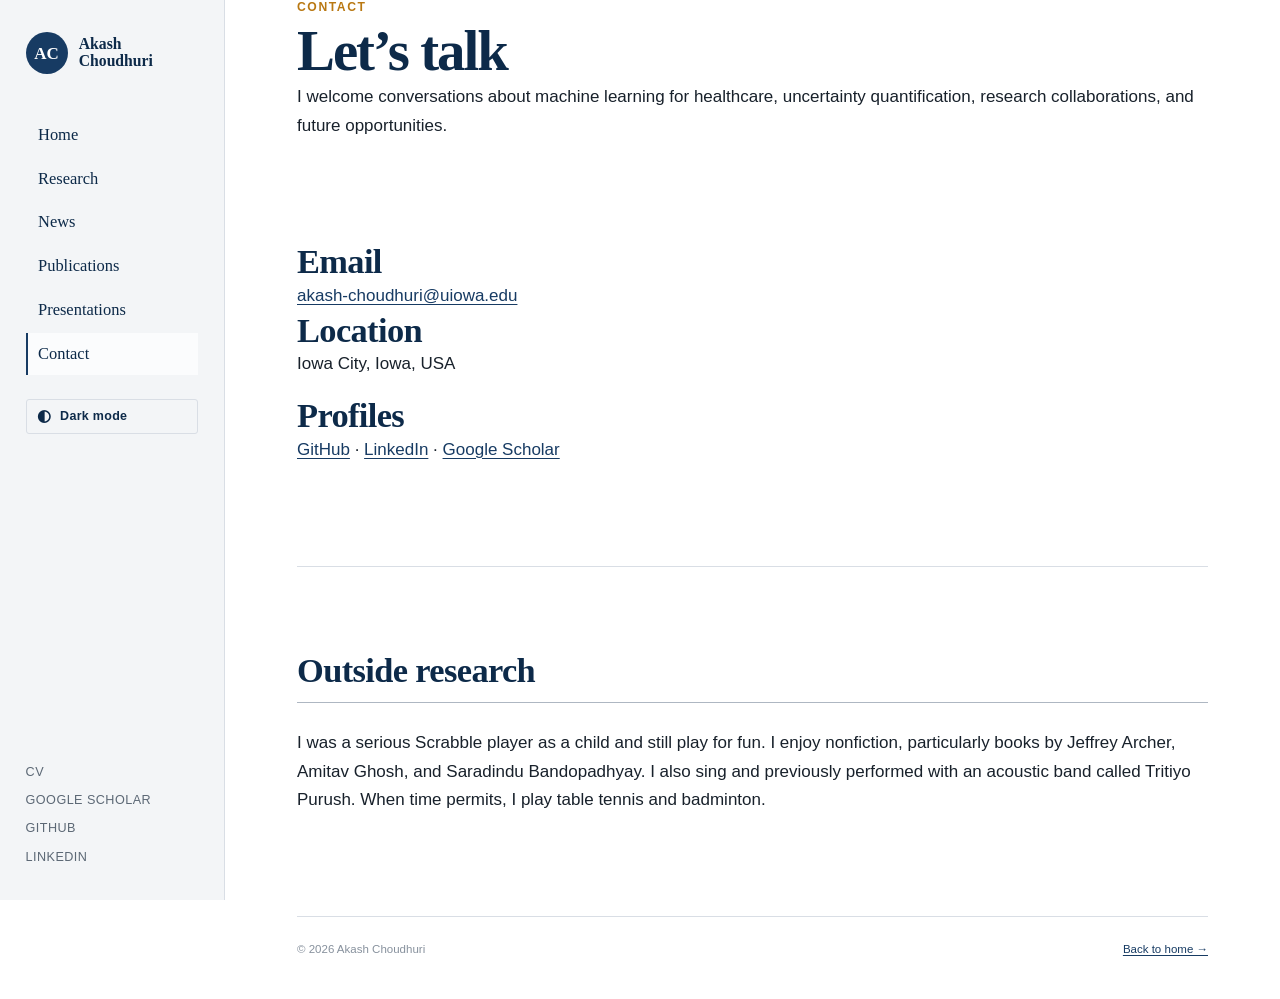
==== contact.html @ c131d07f "Add contact page" ====
<!doctype html>
<html lang="en">
  <head><meta charset="utf-8"><meta name="viewport" content="width=device-width, initial-scale=1"><meta name="description" content="Contact Akash Choudhuri and learn about his interests outside research."><meta name="theme-color" content="#173b63"><title>Contact | Akash Choudhuri</title><script>try{const t=localStorage.getItem("theme"),d=matchMedia("(prefers-color-scheme: dark)").matches;document.documentElement.dataset.theme=t||(d?"dark":"light")}catch(e){document.documentElement.dataset.theme="light"}</script><link rel="stylesheet" href="assets/css/portfolio.css"></head>
  <body><a class="skip-link" href="#main-content">Skip to content</a><div class="site-shell">
    <aside class="sidebar" aria-label="Primary navigation"><a class="site-mark" href="index.html" aria-label="Akash Choudhuri — home"><span class="site-mark__monogram" aria-hidden="true">AC</span><span class="site-mark__name">Akash<br>Choudhuri</span></a><nav class="nav-list"><a class="nav-link" href="index.html">Home</a><a class="nav-link" href="research.html">Research</a><a class="nav-link" href="news.html">News</a><a class="nav-link" href="publications.html">Publications</a><a class="nav-link" href="presentations.html">Presentations</a><a class="nav-link is-active" href="contact.html" aria-current="page">Contact</a></nav><button id="theme-toggle" class="theme-toggle" type="button" aria-pressed="false"><span class="theme-toggle__icon" aria-hidden="true">◐</span><span class="theme-toggle__label">Dark mode</span></button><div class="sidebar-links" aria-label="External profiles"><a href="assets/Resume-39.pdf">CV</a><a href="https://scholar.google.com/citations?user=HaNARFsAAAAJ&amp;hl=en">Google Scholar</a><a href="https://github.com/Soothysay">GitHub</a><a href="https://www.linkedin.com/in/akash-choudhuri/">LinkedIn</a></div></aside>
    <main id="main-content" class="main-column page-main"><header class="page-header"><p class="eyebrow">Contact</p><h1>Let’s talk</h1><p>I welcome conversations about machine learning for healthcare, uncertainty quantification, research collaborations, and future opportunities.</p></header>
      <section class="section-block contact-card"><div><h2>Email</h2><a href="mailto:akash-choudhuri@uiowa.edu">akash-choudhuri@uiowa.edu</a></div><div><h2>Location</h2><p>Iowa City, Iowa, USA</p></div><div><h2>Profiles</h2><p><a href="https://github.com/Soothysay">GitHub</a> · <a href="https://www.linkedin.com/in/akash-choudhuri/">LinkedIn</a> · <a href="https://scholar.google.com/citations?user=HaNARFsAAAAJ&amp;hl=en">Google Scholar</a></p></div></section>
      <section class="section-block"><div class="section-heading"><h2>Outside research</h2></div><p>I was a serious Scrabble player as a child and still play for fun. I enjoy nonfiction, particularly books by Jeffrey Archer, Amitav Ghosh, and Saradindu Bandopadhyay. I also sing and previously performed with an acoustic band called Tritiyo Purush. When time permits, I play table tennis and badminton.</p></section>
      <footer class="site-footer"><p>© 2026 Akash Choudhuri</p><p><a href="index.html">Back to home →</a></p></footer>
    </main>
  </div><script src="assets/js/theme.js"></script></body>
</html>
---- assets/css/portfolio.css ----
:root {
  --navy: #173b63;
  --navy-dark: #0d2a49;
  --ink: #18212b;
  --muted: #5c6875;
  --line: #d9dee5;
  --paper: #ffffff;
  --sidebar: #f3f5f7;
  --soft-blue: #eef4f9;
  --gold: #b97812;
  --green: #28734e;
  --red: #a23b3b;
  --violet: #6b4b8a;
  --surface: #fafbfc;
  --surface-hover: #eef4f9;
  --nav-hover: rgba(255, 255, 255, 0.72);
  --on-accent: #ffffff;
  --contact-bg: #0d2a49;
  --contact-text: #ffffff;
  --serif: Georgia, "Times New Roman", serif;
  --sans: Inter, ui-sans-serif, -apple-system, BlinkMacSystemFont, "Segoe UI", sans-serif;
  --content: 1080px;
}

html[data-theme="dark"] {
  color-scheme: dark;
  --navy: #8fc3f1;
  --navy-dark: #e4edf6;
  --ink: #e5eaf0;
  --muted: #aeb8c4;
  --line: #344452;
  --paper: #10171f;
  --sidebar: #17222c;
  --soft-blue: #1b2c3a;
  --gold: #e5ad51;
  --green: #70c796;
  --red: #ef8a8a;
  --violet: #c2a0e0;
  --surface: #151f28;
  --surface-hover: #1b2c3a;
  --nav-hover: rgba(143, 195, 241, 0.1);
  --on-accent: #0d2a49;
  --contact-bg: #203b55;
  --contact-text: #f5f8fb;
}

* {
  box-sizing: border-box;
}

html {
  scroll-behavior: smooth;
}

body {
  margin: 0;
  color: var(--ink);
  background: var(--paper);
  font-family: var(--sans);
  font-size: 17px;
  line-height: 1.7;
  text-rendering: optimizeLegibility;
  transition: color 180ms ease, background-color 180ms ease;
}

a {
  color: var(--navy);
  text-underline-offset: 0.18em;
  text-decoration-thickness: 1px;
}

a:hover {
  color: var(--navy-dark);
  text-decoration-thickness: 2px;
}

a:focus-visible,
summary:focus-visible {
  outline: 3px solid rgba(23, 59, 99, 0.32);
  outline-offset: 3px;
}

.skip-link {
  position: fixed;
  top: 0.75rem;
  left: 0.75rem;
  z-index: 100;
  padding: 0.55rem 0.8rem;
  color: white;
  background: var(--navy-dark);
  transform: translateY(-160%);
}

.skip-link:focus {
  transform: translateY(0);
}

.site-shell {
  min-height: 100vh;
}

.sidebar {
  position: fixed;
  inset: 0 auto 0 0;
  z-index: 10;
  display: flex;
  width: 225px;
  flex-direction: column;
  padding: 2rem 1.6rem;
  overflow-y: auto;
  background: var(--sidebar);
  border-right: 1px solid var(--line);
}

.site-mark {
  display: flex;
  gap: 0.7rem;
  align-items: center;
  margin-bottom: 2.5rem;
  color: var(--navy-dark);
  text-decoration: none;
}

.site-mark__monogram {
  display: grid;
  width: 42px;
  height: 42px;
  flex: 0 0 42px;
  place-items: center;
  color: var(--on-accent);
  background: var(--navy);
  border-radius: 50%;
  font-family: var(--serif);
  font-weight: 700;
  line-height: 1;
}

.site-mark__name {
  font-family: var(--serif);
  font-size: 0.98rem;
  font-weight: 700;
  line-height: 1.08;
}

.nav-list {
  display: grid;
  gap: 0.15rem;
}

.nav-link {
  display: block;
  padding: 0.42rem 0.65rem;
  color: var(--navy-dark);
  border-left: 2px solid transparent;
  font-family: var(--serif);
  font-size: 1.03rem;
  text-decoration: none;
}

.nav-link:hover,
.nav-link.is-active {
  background: var(--nav-hover);
  border-left-color: var(--navy);
}

.theme-toggle {
  display: flex;
  width: 100%;
  align-items: center;
  gap: 0.55rem;
  margin-top: 1.5rem;
  padding: 0.55rem 0.65rem;
  color: var(--navy-dark);
  background: transparent;
  border: 1px solid var(--line);
  border-radius: 3px;
  cursor: pointer;
  font: 700 0.78rem/1.2 var(--sans);
  letter-spacing: 0.025em;
}

.theme-toggle:hover {
  background: var(--nav-hover);
}

.theme-toggle__icon {
  font-size: 1rem;
  line-height: 1;
}

.sidebar-links {
  display: grid;
  gap: 0.42rem;
  margin-top: auto;
  padding-top: 2.5rem;
  font-size: 0.79rem;
  letter-spacing: 0.035em;
  text-transform: uppercase;
}

.sidebar-links a {
  color: var(--muted);
  text-decoration: none;
}

.sidebar-links a:hover {
  color: var(--navy);
}

.main-column {
  width: calc(100% - 225px);
  max-width: calc(var(--content) + 225px);
  margin-left: 225px;
  padding: 0 4.5rem;
}

.section-block {
  padding: 5.25rem 0;
  border-bottom: 1px solid var(--line);
  scroll-margin-top: 1rem;
}

.hero {
  padding-top: 3.4rem;
}

.hero-heading {
  padding-bottom: 1.25rem;
  border-bottom: 3px double #aeb7c2;
}

.eyebrow,
.section-number {
  margin: 0 0 0.35rem;
  color: var(--gold);
  font-size: 0.76rem;
  font-weight: 750;
  letter-spacing: 0.13em;
  line-height: 1.3;
  text-transform: uppercase;
}

h1,
h2,
h3,
p {
  margin-top: 0;
}

h1,
h2,
h3 {
  color: var(--navy-dark);
  font-family: var(--serif);
}

h1 {
  margin-bottom: 0.15rem;
  font-size: clamp(2.2rem, 5vw, 3.55rem);
  line-height: 1.05;
  letter-spacing: -0.035em;
}

h2 {
  margin: 0;
  font-size: clamp(1.65rem, 3vw, 2.15rem);
  line-height: 1.15;
  letter-spacing: -0.018em;
}

h3 {
  font-size: 1.22rem;
  line-height: 1.35;
}

.role,
.affiliation {
  margin: 0;
  font-family: var(--serif);
  line-height: 1.4;
}

.role {
  margin-top: 0.45rem;
  color: var(--ink);
  font-size: 1.18rem;
}

.affiliation {
  color: var(--muted);
}

.affiliation a {
  color: inherit;
}

.profile-grid {
  display: grid;
  grid-template-columns: 190px minmax(0, 1fr);
  gap: 2.3rem;
  align-items: start;
  padding-top: 2.1rem;
}

.portrait-wrap {
  margin: 0;
  padding: 0.45rem;
  background: var(--paper);
  border: 1px solid #cdd4dc;
}

.portrait {
  display: block;
  width: 100%;
  height: auto;
  aspect-ratio: 5 / 6;
  object-fit: cover;
  object-position: center top;
  background: var(--soft-blue);
}

.profile-copy p {
  margin-bottom: 0.9rem;
}

.hero-actions {
  display: flex;
  flex-wrap: wrap;
  gap: 0.7rem;
  margin-top: 1.5rem;
}

.button {
  display: inline-flex;
  min-height: 42px;
  align-items: center;
  justify-content: center;
  padding: 0.48rem 1rem;
  color: var(--navy-dark);
  background: var(--paper);
  border: 1px solid var(--navy);
  border-radius: 3px;
  font-size: 0.88rem;
  font-weight: 700;
  letter-spacing: 0.02em;
  text-decoration: none;
}

.button:hover {
  color: var(--on-accent);
  background: var(--navy-dark);
}

.button--primary {
  color: var(--on-accent);
  background: var(--navy);
}

.section-heading {
  display: flex;
  gap: 1rem;
  align-items: baseline;
  margin-bottom: 1.6rem;
  padding-bottom: 0.75rem;
  border-bottom: 1px solid #aeb7c2;
}

.section-heading .section-number {
  margin: 0;
}

.section-heading--split {
  justify-content: space-between;
  align-items: end;
}

.section-heading--split > div {
  display: flex;
  gap: 1rem;
  align-items: baseline;
}

.text-link {
  flex: 0 0 auto;
  font-size: 0.86rem;
  font-weight: 700;
}

.section-intro {
  max-width: 760px;
  color: var(--muted);
  font-size: 1.05rem;
}

.interest-grid {
  display: grid;
  grid-template-columns: repeat(2, minmax(0, 1fr));
  gap: 0;
  margin: 2rem 0 0;
  padding: 0;
  border-top: 1px solid var(--line);
  list-style: none;
}

.interest-grid li {
  display: grid;
  grid-template-columns: 2rem 1fr;
  gap: 0.6rem;
  padding: 0.95rem 1rem 0.95rem 0;
  border-bottom: 1px solid var(--line);
}

.interest-grid li:nth-child(odd) {
  border-right: 1px solid var(--line);
}

.interest-grid li:nth-child(even) {
  padding-left: 1rem;
}

.interest-grid span {
  color: var(--gold);
  font-family: var(--serif);
  font-size: 0.8rem;
}

.news-list {
  margin: 0;
  padding: 0;
  list-style: none;
}

.news-list li {
  display: grid;
  grid-template-columns: 6.1rem minmax(0, 1fr);
  gap: 1.2rem;
  padding: 0.72rem 0;
  border-bottom: 1px dotted #c8ced6;
}

.news-list li:last-child {
  border-bottom: 0;
}

.news-list time {
  color: var(--muted);
  font-family: var(--serif);
  font-variant-numeric: tabular-nums;
}

.news-list p {
  margin: 0;
}

.news-tag {
  display: inline-block;
  min-width: 3.45rem;
  margin-right: 0.35rem;
  font-size: 0.78rem;
  font-weight: 800;
}

.news-tag--paper {
  color: var(--green);
}

.news-tag--talk {
  color: var(--red);
}

.news-tag--award {
  color: var(--gold);
}

.news-tag--career {
  color: var(--violet);
}

.publication-list {
  display: grid;
  gap: 1rem;
}

.publication {
  position: relative;
  padding: 1.35rem 1.45rem 1.25rem;
  background: var(--paper);
  border: 1px solid var(--line);
  border-left: 3px solid #aeb7c2;
}

.publication--featured {
  background: linear-gradient(90deg, var(--soft-blue), var(--paper) 70%);
  border-left-color: var(--navy);
}

.publication-meta {
  display: flex;
  justify-content: space-between;
  gap: 1rem;
  margin-bottom: 0.45rem;
  color: var(--muted);
  font-size: 0.78rem;
  font-weight: 700;
  letter-spacing: 0.04em;
  text-transform: uppercase;
}

.venue {
  color: var(--navy);
}

.publication h3 {
  margin-bottom: 0.45rem;
}

.authors {
  margin-bottom: 0.55rem;
  color: var(--muted);
  font-size: 0.92rem;
  line-height: 1.55;
}

.authors strong {
  color: var(--ink);
}

.publication-links {
  display: flex;
  flex-wrap: wrap;
  gap: 0.8rem;
  margin: 0;
  font-size: 0.84rem;
  font-weight: 700;
}

.presentation-grid {
  display: grid;
  grid-template-columns: repeat(2, minmax(0, 1fr));
  gap: 0.85rem;
}

.presentation {
  display: flex;
  min-height: 110px;
  flex-direction: column;
  justify-content: space-between;
  padding: 1rem 1.1rem;
  color: var(--navy-dark);
  background: var(--surface);
  border: 1px solid var(--line);
  text-decoration: none;
}

.presentation:hover {
  background: var(--surface-hover);
  border-color: #aebed0;
}

.presentation span {
  color: var(--gold);
  font-size: 0.72rem;
  font-weight: 750;
  letter-spacing: 0.08em;
  text-transform: uppercase;
}

.presentation strong {
  font-family: var(--serif);
  line-height: 1.35;
}

.archive {
  margin-top: 1.25rem;
  padding: 0.9rem 1rem;
  background: var(--sidebar);
  border: 1px solid var(--line);
}

.archive summary {
  cursor: pointer;
  color: var(--navy);
  font-weight: 700;
}

.archive ul {
  margin-bottom: 0;
}

.contact {
  display: grid;
  grid-template-columns: minmax(0, 1fr) minmax(250px, 0.8fr);
  gap: 3rem;
  align-items: end;
}

.contact {
  padding-right: 2rem;
  padding-left: 2rem;
  background: var(--contact-bg);
}

.contact h2,
.contact p,
.contact a,
.contact-links {
  color: var(--contact-text);
}

.contact h2 {
  margin-bottom: 0.9rem;
}

.contact p {
  max-width: 610px;
  margin-bottom: 0;
}

.contact-links {
  display: grid;
  gap: 0.25rem;
  justify-items: end;
  color: var(--muted);
  font-size: 0.93rem;
}

.site-footer {
  display: flex;
  justify-content: space-between;
  gap: 2rem;
  padding: 1.4rem 0 2.5rem;
  color: #87919d;
  font-size: 0.72rem;
}

.site-footer p {
  margin: 0;
}

@media (max-width: 900px) {
  .sidebar {
    position: sticky;
    top: 0;
    width: 100%;
    height: auto;
    flex-direction: row;
    gap: 1rem;
    align-items: center;
    padding: 0.8rem 1.2rem;
    overflow-x: auto;
    border-right: 0;
    border-bottom: 1px solid var(--line);
  }

  .site-mark {
    flex: 0 0 auto;
    margin: 0 0.8rem 0 0;
  }

  .site-mark__monogram {
    width: 36px;
    height: 36px;
    flex-basis: 36px;
  }

  .site-mark__name,
  .sidebar-links {
    display: none;
  }

  .theme-toggle {
    width: auto;
    flex: 0 0 auto;
    margin: 0 0 0 auto;
  }

  .theme-toggle__label {
    position: absolute;
    width: 1px;
    height: 1px;
    padding: 0;
    overflow: hidden;
    clip: rect(0, 0, 0, 0);
    white-space: nowrap;
    border: 0;
  }

  .nav-list {
    display: flex;
    gap: 0.25rem;
  }

  .nav-link {
    padding: 0.35rem 0.55rem;
    border-left: 0;
    border-bottom: 2px solid transparent;
    white-space: nowrap;
  }

  .nav-link:hover,
  .nav-link.is-active {
    border-bottom-color: var(--navy);
  }

  .main-column {
    width: 100%;
    max-width: 100%;
    margin-left: 0;
    padding: 0 2.2rem;
  }

  .section-block {
    scroll-margin-top: 72px;
  }
}

@media (max-width: 640px) {
  body {
    font-size: 16px;
  }

  .sidebar {
    padding-inline: 0.85rem;
  }

  .site-mark {
    margin-right: 0.25rem;
  }

  .nav-link {
    font-size: 0.94rem;
  }

  .main-column {
    padding: 0 1.1rem;
  }

  .section-block {
    padding: 3.7rem 0;
  }

  .hero {
    padding-top: 2.2rem;
  }

  .profile-grid,
  .contact {
    grid-template-columns: 1fr;
  }

  .portrait-wrap {
    width: min(200px, 58vw);
  }

  .interest-grid,
  .presentation-grid {
    grid-template-columns: 1fr;
  }

  .interest-grid li:nth-child(odd) {
    border-right: 0;
  }

  .interest-grid li:nth-child(even) {
    padding-left: 0;
  }

  .section-heading--split,
  .section-heading--split > div {
    align-items: baseline;
  }

  .news-list li {
    grid-template-columns: 1fr;
    gap: 0.15rem;
  }

  .contact-links {
    justify-items: start;
  }

  .site-footer {
    flex-direction: column;
    gap: 0.2rem;
  }
}

@media (prefers-reduced-motion: reduce) {
  html {
    scroll-behavior: auto;
  }

  body {
    transition: none;
  }
}

@media print {
  .sidebar,
  .hero-actions,
  .site-footer {
    display: none;
  }

  .main-column {
    width: 100%;
    max-width: none;
    margin: 0;
    padding: 0;
  }

  .section-block {
    padding: 1.5rem 0;
    break-inside: avoid;
  }
}
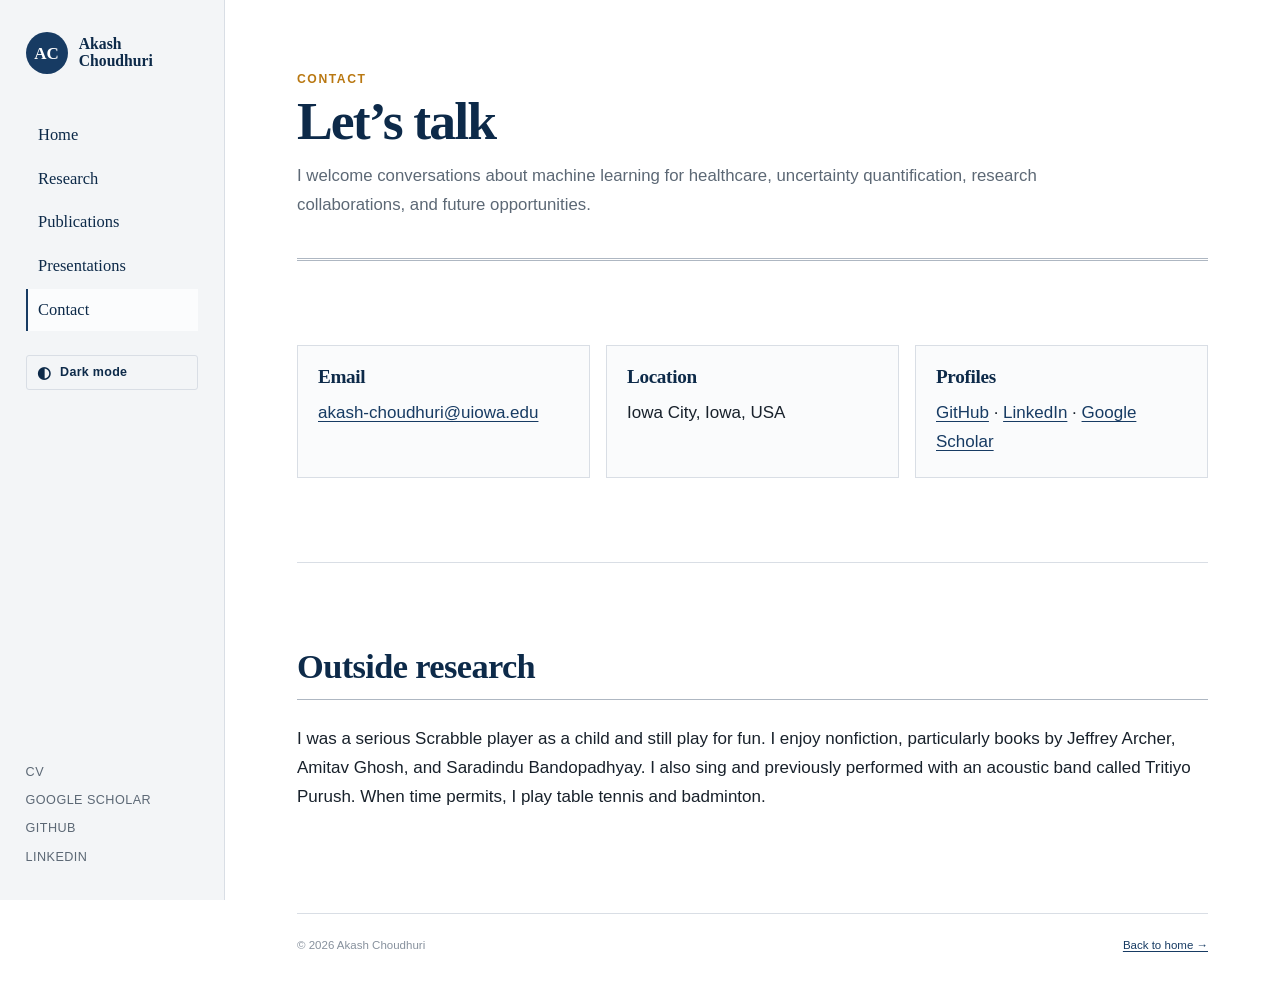
==== commit d4c2059a: "Remove standalone news navigation" ====
--- a/contact.html
+++ b/contact.html
@@ -2,7 +2,7 @@
 <html lang="en">
   <head><meta charset="utf-8"><meta name="viewport" content="width=device-width, initial-scale=1"><meta name="description" content="Contact Akash Choudhuri and learn about his interests outside research."><meta name="theme-color" content="#173b63"><title>Contact | Akash Choudhuri</title><script>try{const t=localStorage.getItem("theme"),d=matchMedia("(prefers-color-scheme: dark)").matches;document.documentElement.dataset.theme=t||(d?"dark":"light")}catch(e){document.documentElement.dataset.theme="light"}</script><link rel="stylesheet" href="assets/css/portfolio.css"></head>
   <body><a class="skip-link" href="#main-content">Skip to content</a><div class="site-shell">
-    <aside class="sidebar" aria-label="Primary navigation"><a class="site-mark" href="index.html" aria-label="Akash Choudhuri — home"><span class="site-mark__monogram" aria-hidden="true">AC</span><span class="site-mark__name">Akash<br>Choudhuri</span></a><nav class="nav-list"><a class="nav-link" href="index.html">Home</a><a class="nav-link" href="research.html">Research</a><a class="nav-link" href="news.html">News</a><a class="nav-link" href="publications.html">Publications</a><a class="nav-link" href="presentations.html">Presentations</a><a class="nav-link is-active" href="contact.html" aria-current="page">Contact</a></nav><button id="theme-toggle" class="theme-toggle" type="button" aria-pressed="false"><span class="theme-toggle__icon" aria-hidden="true">◐</span><span class="theme-toggle__label">Dark mode</span></button><div class="sidebar-links" aria-label="External profiles"><a href="assets/Resume-39.pdf">CV</a><a href="https://scholar.google.com/citations?user=HaNARFsAAAAJ&amp;hl=en">Google Scholar</a><a href="https://github.com/Soothysay">GitHub</a><a href="https://www.linkedin.com/in/akash-choudhuri/">LinkedIn</a></div></aside>
+    <aside class="sidebar" aria-label="Primary navigation"><a class="site-mark" href="index.html" aria-label="Akash Choudhuri — home"><span class="site-mark__monogram" aria-hidden="true">AC</span><span class="site-mark__name">Akash<br>Choudhuri</span></a><nav class="nav-list"><a class="nav-link" href="index.html">Home</a><a class="nav-link" href="research.html">Research</a><a class="nav-link" href="publications.html">Publications</a><a class="nav-link" href="presentations.html">Presentations</a><a class="nav-link is-active" href="contact.html" aria-current="page">Contact</a></nav><button id="theme-toggle" class="theme-toggle" type="button" aria-pressed="false"><span class="theme-toggle__icon" aria-hidden="true">◐</span><span class="theme-toggle__label">Dark mode</span></button><div class="sidebar-links" aria-label="External profiles"><a href="assets/Resume-39.pdf">CV</a><a href="https://scholar.google.com/citations?user=HaNARFsAAAAJ&amp;hl=en">Google Scholar</a><a href="https://github.com/Soothysay">GitHub</a><a href="https://www.linkedin.com/in/akash-choudhuri/">LinkedIn</a></div></aside>
     <main id="main-content" class="main-column page-main"><header class="page-header"><p class="eyebrow">Contact</p><h1>Let’s talk</h1><p>I welcome conversations about machine learning for healthcare, uncertainty quantification, research collaborations, and future opportunities.</p></header>
       <section class="section-block contact-card"><div><h2>Email</h2><a href="mailto:akash-choudhuri@uiowa.edu">akash-choudhuri@uiowa.edu</a></div><div><h2>Location</h2><p>Iowa City, Iowa, USA</p></div><div><h2>Profiles</h2><p><a href="https://github.com/Soothysay">GitHub</a> · <a href="https://www.linkedin.com/in/akash-choudhuri/">LinkedIn</a> · <a href="https://scholar.google.com/citations?user=HaNARFsAAAAJ&amp;hl=en">Google Scholar</a></p></div></section>
       <section class="section-block"><div class="section-heading"><h2>Outside research</h2></div><p>I was a serious Scrabble player as a child and still play for fun. I enjoy nonfiction, particularly books by Jeffrey Archer, Amitav Ghosh, and Saradindu Bandopadhyay. I also sing and previously performed with an acoustic band called Tritiyo Purush. When time permits, I play table tennis and badminton.</p></section>
--- a/assets/css/portfolio.css
+++ b/assets/css/portfolio.css
@@ -220,6 +220,36 @@
   scroll-margin-top: 1rem;
 }
 
+.page-main {
+  min-height: 100vh;
+}
+
+.page-header {
+  padding: 4.5rem 0 2.4rem;
+  border-bottom: 3px double #aeb7c2;
+}
+
+.page-header h1 {
+  max-width: 900px;
+  margin-bottom: 0.8rem;
+  font-size: clamp(2.15rem, 4.5vw, 3.35rem);
+}
+
+.page-header > p:last-child,
+.page-header > div > p:last-child {
+  max-width: 760px;
+  margin-bottom: 0;
+  color: var(--muted);
+  font-size: 1.05rem;
+}
+
+.page-header--split {
+  display: flex;
+  gap: 2rem;
+  align-items: end;
+  justify-content: space-between;
+}
+
 .hero {
   padding-top: 3.4rem;
 }
@@ -403,9 +433,7 @@
 }
 
 .interest-grid li {
-  display: grid;
-  grid-template-columns: 2rem 1fr;
-  gap: 0.6rem;
+  display: block;
   padding: 0.95rem 1rem 0.95rem 0;
   border-bottom: 1px solid var(--line);
 }
@@ -416,18 +444,121 @@
 
 .interest-grid li:nth-child(even) {
   padding-left: 1rem;
-}
-
-.interest-grid span {
-  color: var(--gold);
-  font-family: var(--serif);
-  font-size: 0.8rem;
 }
 
 .news-list {
   margin: 0;
   padding: 0;
   list-style: none;
+}
+
+.directory-grid {
+  display: grid;
+  grid-template-columns: repeat(2, minmax(0, 1fr));
+  gap: 1rem;
+}
+
+.directory-card {
+  display: flex;
+  min-height: 180px;
+  flex-direction: column;
+  padding: 1.25rem 1.35rem;
+  color: var(--ink);
+  background: var(--surface);
+  border: 1px solid var(--line);
+  text-decoration: none;
+}
+
+.directory-card:hover {
+  color: var(--ink);
+  background: var(--surface-hover);
+  border-color: var(--navy);
+}
+
+.directory-card span {
+  margin-bottom: auto;
+  color: var(--gold);
+  font-size: 0.74rem;
+  font-weight: 800;
+  letter-spacing: 0.09em;
+  text-transform: uppercase;
+}
+
+.directory-card strong {
+  margin: 1.8rem 0 0.3rem;
+  color: var(--navy-dark);
+  font-family: var(--serif);
+  font-size: 1.18rem;
+  line-height: 1.35;
+}
+
+.directory-card small {
+  color: var(--muted);
+  font-size: 0.83rem;
+  line-height: 1.5;
+}
+
+.focus-grid {
+  display: grid;
+  grid-template-columns: repeat(3, minmax(0, 1fr));
+  gap: 1rem;
+}
+
+.focus-grid article {
+  padding: 1.2rem;
+  background: var(--surface);
+  border-top: 3px solid var(--navy);
+}
+
+.focus-grid h3 {
+  margin-bottom: 0.65rem;
+}
+
+.focus-grid p {
+  margin-bottom: 0;
+  color: var(--muted);
+  font-size: 0.92rem;
+}
+
+.resource-list {
+  margin: 0;
+  padding: 0;
+  list-style: none;
+}
+
+.resource-list li {
+  display: grid;
+  grid-template-columns: 8rem minmax(0, 1fr);
+  gap: 1rem;
+  padding: 0.8rem 0;
+  border-bottom: 1px solid var(--line);
+}
+
+.resource-list span {
+  color: var(--muted);
+  font-family: var(--serif);
+  font-size: 0.9rem;
+}
+
+.contact-card {
+  display: grid;
+  grid-template-columns: repeat(3, minmax(0, 1fr));
+  gap: 1rem;
+}
+
+.contact-card > div {
+  padding: 1.25rem;
+  background: var(--surface);
+  border: 1px solid var(--line);
+}
+
+.contact-card h2 {
+  margin-bottom: 0.7rem;
+  font-size: 1.2rem;
+}
+
+.contact-card p {
+  margin-bottom: 0;
 }
 
 .news-list li {
@@ -744,8 +875,14 @@
   }
 
   .profile-grid,
-  .contact {
+  .contact,
+  .page-header--split {
     grid-template-columns: 1fr;
+  }
+
+  .page-header--split {
+    display: grid;
+    align-items: start;
   }
 
   .portrait-wrap {
@@ -753,8 +890,16 @@
   }
 
   .interest-grid,
-  .presentation-grid {
+  .presentation-grid,
+  .directory-grid,
+  .focus-grid,
+  .contact-card {
     grid-template-columns: 1fr;
+  }
+
+  .resource-list li {
+    grid-template-columns: 1fr;
+    gap: 0.15rem;
   }
 
   .interest-grid li:nth-child(odd) {
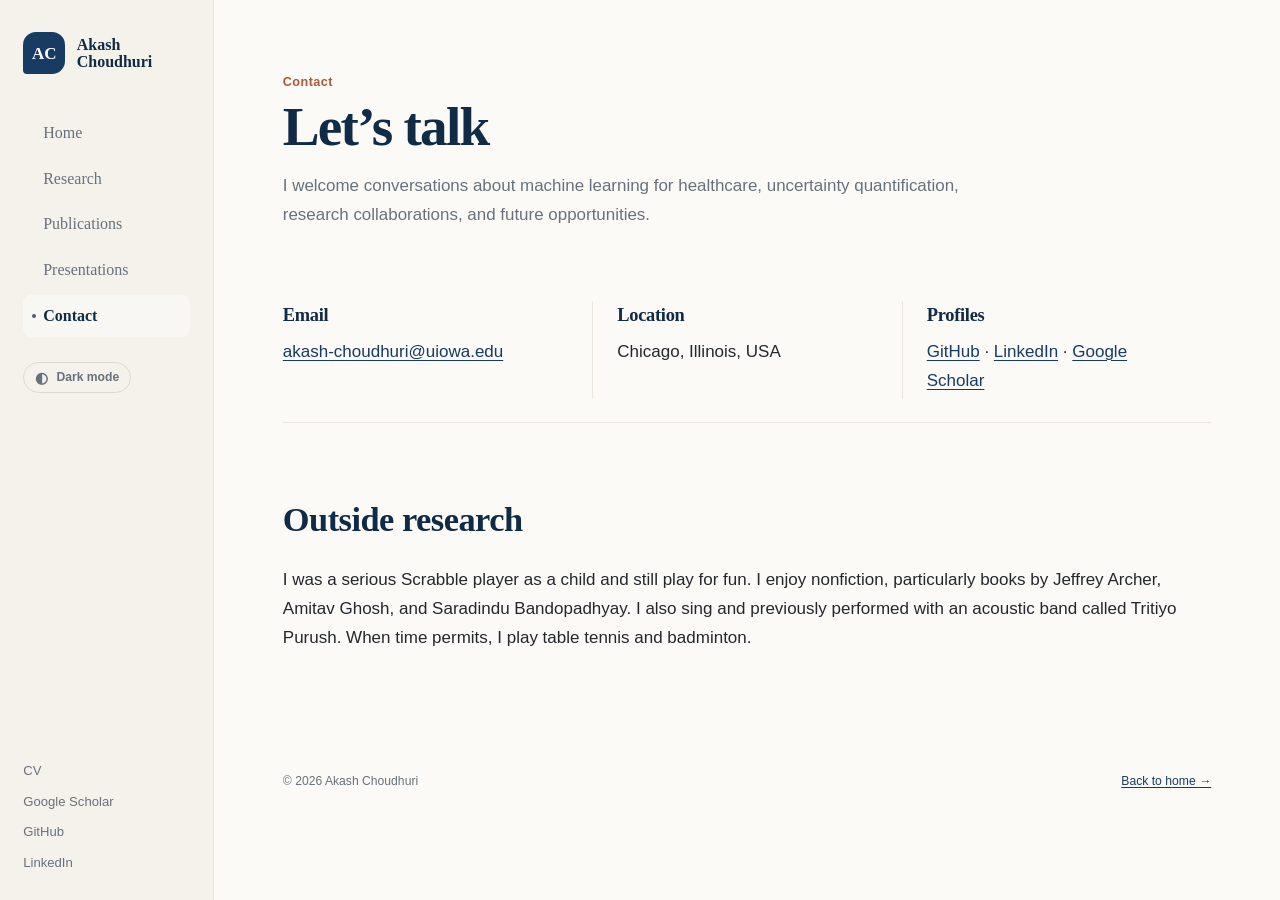
==== commit 04fd2c82: "Update UChicago Howard Lab postdoctoral affiliation" ====
--- a/contact.html
+++ b/contact.html
@@ -4,7 +4,7 @@
   <body><a class="skip-link" href="#main-content">Skip to content</a><div class="site-shell">
     <aside class="sidebar" aria-label="Primary navigation"><a class="site-mark" href="index.html" aria-label="Akash Choudhuri — home"><span class="site-mark__monogram" aria-hidden="true">AC</span><span class="site-mark__name">Akash<br>Choudhuri</span></a><nav class="nav-list"><a class="nav-link" href="index.html">Home</a><a class="nav-link" href="research.html">Research</a><a class="nav-link" href="publications.html">Publications</a><a class="nav-link" href="presentations.html">Presentations</a><a class="nav-link is-active" href="contact.html" aria-current="page">Contact</a></nav><button id="theme-toggle" class="theme-toggle" type="button" aria-pressed="false"><span class="theme-toggle__icon" aria-hidden="true">◐</span><span class="theme-toggle__label">Dark mode</span></button><div class="sidebar-links" aria-label="External profiles"><a href="assets/Resume-39.pdf">CV</a><a href="https://scholar.google.com/citations?user=HaNARFsAAAAJ&amp;hl=en">Google Scholar</a><a href="https://github.com/Soothysay">GitHub</a><a href="https://www.linkedin.com/in/akash-choudhuri/">LinkedIn</a></div></aside>
     <main id="main-content" class="main-column page-main"><header class="page-header"><p class="eyebrow">Contact</p><h1>Let’s talk</h1><p>I welcome conversations about machine learning for healthcare, uncertainty quantification, research collaborations, and future opportunities.</p></header>
-      <section class="section-block contact-card"><div><h2>Email</h2><a href="mailto:akash-choudhuri@uiowa.edu">akash-choudhuri@uiowa.edu</a></div><div><h2>Location</h2><p>Iowa City, Iowa, USA</p></div><div><h2>Profiles</h2><p><a href="https://github.com/Soothysay">GitHub</a> · <a href="https://www.linkedin.com/in/akash-choudhuri/">LinkedIn</a> · <a href="https://scholar.google.com/citations?user=HaNARFsAAAAJ&amp;hl=en">Google Scholar</a></p></div></section>
+      <section class="section-block contact-card"><div><h2>Email</h2><a href="mailto:akash-choudhuri@uiowa.edu">akash-choudhuri@uiowa.edu</a></div><div><h2>Location</h2><p>Chicago, Illinois, USA</p></div><div><h2>Profiles</h2><p><a href="https://github.com/Soothysay">GitHub</a> · <a href="https://www.linkedin.com/in/akash-choudhuri/">LinkedIn</a> · <a href="https://scholar.google.com/citations?user=HaNARFsAAAAJ&amp;hl=en">Google Scholar</a></p></div></section>
       <section class="section-block"><div class="section-heading"><h2>Outside research</h2></div><p>I was a serious Scrabble player as a child and still play for fun. I enjoy nonfiction, particularly books by Jeffrey Archer, Amitav Ghosh, and Saradindu Bandopadhyay. I also sing and previously performed with an acoustic band called Tritiyo Purush. When time permits, I play table tennis and badminton.</p></section>
       <footer class="site-footer"><p>© 2026 Akash Choudhuri</p><p><a href="index.html">Back to home →</a></p></footer>
     </main>
--- a/assets/css/portfolio.css
+++ b/assets/css/portfolio.css
@@ -1,47 +1,52 @@
 :root {
   --navy: #173b63;
-  --navy-dark: #0d2a49;
-  --ink: #18212b;
-  --muted: #5c6875;
-  --line: #d9dee5;
-  --paper: #ffffff;
-  --sidebar: #f3f5f7;
-  --soft-blue: #eef4f9;
-  --gold: #b97812;
-  --green: #28734e;
-  --red: #a23b3b;
-  --violet: #6b4b8a;
-  --surface: #fafbfc;
-  --surface-hover: #eef4f9;
-  --nav-hover: rgba(255, 255, 255, 0.72);
+  --navy-dark: #102b46;
+  --ink: #24282d;
+  --muted: #68717b;
+  --line: #ded9d0;
+  --line-soft: #ebe7df;
+  --paper: #fbfaf7;
+  --sidebar: #f5f2ec;
+  --surface: #f7f5f0;
+  --surface-hover: #f0ece4;
+  --soft-blue: #edf3f7;
+  --accent: #a75b36;
+  --gold: #9a6a1d;
+  --green: #2f6f50;
+  --red: #9a4747;
+  --violet: #6e5682;
   --on-accent: #ffffff;
-  --contact-bg: #0d2a49;
-  --contact-text: #ffffff;
-  --serif: Georgia, "Times New Roman", serif;
+  --contact-bg: #17324b;
+  --contact-text: #f8f7f4;
+  --serif: "Iowan Old Style", "Palatino Linotype", Palatino, Georgia, serif;
   --sans: Inter, ui-sans-serif, -apple-system, BlinkMacSystemFont, "Segoe UI", sans-serif;
-  --content: 1080px;
+  --content: 1030px;
+  --sidebar-width: 214px;
+  --radius-sm: 8px;
+  --radius-md: 14px;
 }
 
 html[data-theme="dark"] {
   color-scheme: dark;
-  --navy: #8fc3f1;
-  --navy-dark: #e4edf6;
-  --ink: #e5eaf0;
-  --muted: #aeb8c4;
-  --line: #344452;
-  --paper: #10171f;
-  --sidebar: #17222c;
-  --soft-blue: #1b2c3a;
-  --gold: #e5ad51;
-  --green: #70c796;
-  --red: #ef8a8a;
-  --violet: #c2a0e0;
-  --surface: #151f28;
-  --surface-hover: #1b2c3a;
-  --nav-hover: rgba(143, 195, 241, 0.1);
-  --on-accent: #0d2a49;
-  --contact-bg: #203b55;
-  --contact-text: #f5f8fb;
+  --navy: #9bc5ea;
+  --navy-dark: #e2edf6;
+  --ink: #e8e5df;
+  --muted: #adb6bf;
+  --line: #3b4650;
+  --line-soft: #2c363f;
+  --paper: #11181e;
+  --sidebar: #172129;
+  --surface: #182229;
+  --surface-hover: #202d36;
+  --soft-blue: #1c2d3a;
+  --accent: #df956e;
+  --gold: #d5aa62;
+  --green: #74c395;
+  --red: #e58c8c;
+  --violet: #c0a3d6;
+  --on-accent: #102438;
+  --contact-bg: #1b344b;
+  --contact-text: #f5f7f8;
 }
 
 * {
@@ -58,25 +63,26 @@
   background: var(--paper);
   font-family: var(--sans);
   font-size: 17px;
-  line-height: 1.7;
+  line-height: 1.72;
   text-rendering: optimizeLegibility;
   transition: color 180ms ease, background-color 180ms ease;
 }
 
 a {
   color: var(--navy);
-  text-underline-offset: 0.18em;
+  text-underline-offset: 0.19em;
   text-decoration-thickness: 1px;
 }
 
 a:hover {
   color: var(--navy-dark);
-  text-decoration-thickness: 2px;
+  text-decoration-thickness: 1.5px;
 }
 
 a:focus-visible,
+button:focus-visible,
 summary:focus-visible {
-  outline: 3px solid rgba(23, 59, 99, 0.32);
+  outline: 3px solid color-mix(in srgb, var(--navy) 32%, transparent);
   outline-offset: 3px;
 }
 
@@ -87,7 +93,8 @@
   z-index: 100;
   padding: 0.55rem 0.8rem;
   color: white;
-  background: var(--navy-dark);
+  background: #0d2a49;
+  border-radius: var(--radius-sm);
   transform: translateY(-160%);
 }
 
@@ -104,19 +111,24 @@
   inset: 0 auto 0 0;
   z-index: 10;
   display: flex;
-  width: 225px;
+  width: var(--sidebar-width);
   flex-direction: column;
-  padding: 2rem 1.6rem;
+  padding: 2rem 1.45rem 1.6rem;
   overflow-y: auto;
   background: var(--sidebar);
-  border-right: 1px solid var(--line);
+  border-right: 1px solid var(--line-soft);
 }
 
 .site-mark {
   display: flex;
-  gap: 0.7rem;
+  gap: 0.72rem;
   align-items: center;
-  margin-bottom: 2.5rem;
+  margin-bottom: 2.35rem;
+  color: var(--navy-dark);
+  text-decoration: none;
+}
+
+.site-mark:hover {
   color: var(--navy-dark);
   text-decoration: none;
 }
@@ -129,7 +141,7 @@
   place-items: center;
   color: var(--on-accent);
   background: var(--navy);
-  border-radius: 50%;
+  border-radius: 13px 13px 13px 4px;
   font-family: var(--serif);
   font-weight: 700;
   line-height: 1;
@@ -137,65 +149,85 @@
 
 .site-mark__name {
   font-family: var(--serif);
-  font-size: 0.98rem;
-  font-weight: 700;
+  font-size: 1rem;
+  font-weight: 650;
   line-height: 1.08;
 }
 
 .nav-list {
   display: grid;
-  gap: 0.15rem;
+  gap: 0.22rem;
 }
 
 .nav-link {
+  position: relative;
   display: block;
-  padding: 0.42rem 0.65rem;
-  color: var(--navy-dark);
-  border-left: 2px solid transparent;
+  padding: 0.46rem 0.65rem 0.46rem 1.25rem;
+  color: var(--muted);
+  border-radius: 8px;
   font-family: var(--serif);
-  font-size: 1.03rem;
+  font-size: 1rem;
   text-decoration: none;
+}
+
+.nav-link::before {
+  position: absolute;
+  top: 50%;
+  left: 0.55rem;
+  width: 4px;
+  height: 4px;
+  background: currentColor;
+  border-radius: 50%;
+  content: "";
+  opacity: 0;
+  transform: translateY(-50%);
 }
 
 .nav-link:hover,
 .nav-link.is-active {
-  background: var(--nav-hover);
-  border-left-color: var(--navy);
+  color: var(--navy-dark);
+  background: color-mix(in srgb, var(--paper) 66%, transparent);
+}
+
+.nav-link.is-active {
+  font-weight: 700;
+}
+
+.nav-link.is-active::before {
+  opacity: 0.75;
 }
 
 .theme-toggle {
   display: flex;
-  width: 100%;
+  width: fit-content;
   align-items: center;
-  gap: 0.55rem;
-  margin-top: 1.5rem;
-  padding: 0.55rem 0.65rem;
-  color: var(--navy-dark);
+  gap: 0.5rem;
+  margin-top: 1.55rem;
+  padding: 0.45rem 0.7rem;
+  color: var(--muted);
   background: transparent;
   border: 1px solid var(--line);
-  border-radius: 3px;
+  border-radius: 999px;
   cursor: pointer;
-  font: 700 0.78rem/1.2 var(--sans);
-  letter-spacing: 0.025em;
+  font: 650 0.76rem/1.2 var(--sans);
 }
 
 .theme-toggle:hover {
-  background: var(--nav-hover);
+  color: var(--navy-dark);
+  background: color-mix(in srgb, var(--paper) 55%, transparent);
 }
 
 .theme-toggle__icon {
-  font-size: 1rem;
+  font-size: 0.95rem;
   line-height: 1;
 }
 
 .sidebar-links {
   display: grid;
-  gap: 0.42rem;
+  gap: 0.5rem;
   margin-top: auto;
-  padding-top: 2.5rem;
-  font-size: 0.79rem;
-  letter-spacing: 0.035em;
-  text-transform: uppercase;
+  padding-top: 2.6rem;
+  font-size: 0.82rem;
 }
 
 .sidebar-links a {
@@ -208,16 +240,19 @@
 }
 
 .main-column {
-  width: calc(100% - 225px);
-  max-width: calc(var(--content) + 225px);
-  margin-left: 225px;
-  padding: 0 4.5rem;
+  width: calc(100% - var(--sidebar-width));
+  max-width: calc(var(--content) + var(--sidebar-width));
+  margin-left: var(--sidebar-width);
+  padding: 0 4.3rem;
 }
 
 .section-block {
-  padding: 5.25rem 0;
-  border-bottom: 1px solid var(--line);
+  padding: 4.75rem 0;
   scroll-margin-top: 1rem;
+}
+
+.section-block + .section-block {
+  border-top: 1px solid var(--line-soft);
 }
 
 .page-main {
@@ -225,22 +260,21 @@
 }
 
 .page-header {
-  padding: 4.5rem 0 2.4rem;
-  border-bottom: 3px double #aeb7c2;
+  padding: 4.6rem 0 3.1rem;
 }
 
 .page-header h1 {
   max-width: 900px;
-  margin-bottom: 0.8rem;
-  font-size: clamp(2.15rem, 4.5vw, 3.35rem);
+  margin-bottom: 0.9rem;
+  font-size: clamp(2.2rem, 4.5vw, 3.45rem);
 }
 
 .page-header > p:last-child,
 .page-header > div > p:last-child {
-  max-width: 760px;
+  max-width: 740px;
   margin-bottom: 0;
   color: var(--muted);
-  font-size: 1.05rem;
+  font-size: 1.06rem;
 }
 
 .page-header--split {
@@ -251,23 +285,23 @@
 }
 
 .hero {
-  padding-top: 3.4rem;
+  padding-top: 3.8rem;
 }
 
 .hero-heading {
-  padding-bottom: 1.25rem;
-  border-bottom: 3px double #aeb7c2;
+  max-width: 780px;
+  padding-bottom: 0.5rem;
 }
 
 .eyebrow,
 .section-number {
-  margin: 0 0 0.35rem;
-  color: var(--gold);
-  font-size: 0.76rem;
-  font-weight: 750;
-  letter-spacing: 0.13em;
-  line-height: 1.3;
-  text-transform: uppercase;
+  margin: 0 0 0.5rem;
+  color: var(--accent);
+  font-size: 0.79rem;
+  font-weight: 700;
+  letter-spacing: 0.035em;
+  line-height: 1.4;
+  text-transform: none;
 }
 
 h1,
@@ -286,37 +320,38 @@
 
 h1 {
   margin-bottom: 0.15rem;
-  font-size: clamp(2.2rem, 5vw, 3.55rem);
-  line-height: 1.05;
-  letter-spacing: -0.035em;
+  font-size: clamp(2.45rem, 5vw, 3.8rem);
+  line-height: 1.03;
+  letter-spacing: -0.032em;
 }
 
 h2 {
   margin: 0;
   font-size: clamp(1.65rem, 3vw, 2.15rem);
-  line-height: 1.15;
-  letter-spacing: -0.018em;
+  line-height: 1.18;
+  letter-spacing: -0.015em;
 }
 
 h3 {
   font-size: 1.22rem;
-  line-height: 1.35;
+  line-height: 1.38;
 }
 
 .role,
 .affiliation {
   margin: 0;
   font-family: var(--serif);
-  line-height: 1.4;
+  line-height: 1.45;
 }
 
 .role {
-  margin-top: 0.45rem;
+  margin-top: 0.55rem;
   color: var(--ink);
-  font-size: 1.18rem;
+  font-size: 1.17rem;
 }
 
 .affiliation {
+  margin-top: 0.08rem;
   color: var(--muted);
 }
 
@@ -326,17 +361,16 @@
 
 .profile-grid {
   display: grid;
-  grid-template-columns: 190px minmax(0, 1fr);
-  gap: 2.3rem;
+  grid-template-columns: 198px minmax(0, 1fr);
+  gap: 2.6rem;
   align-items: start;
-  padding-top: 2.1rem;
+  padding-top: 2.3rem;
 }
 
 .portrait-wrap {
   margin: 0;
-  padding: 0.45rem;
-  background: var(--paper);
-  border: 1px solid #cdd4dc;
+  padding: 0;
+  background: transparent;
 }
 
 .portrait {
@@ -347,17 +381,32 @@
   object-fit: cover;
   object-position: center top;
   background: var(--soft-blue);
+  border: 1px solid var(--line);
+  border-radius: 18px 18px 18px 5px;
+  box-shadow: 0 14px 32px rgba(25, 38, 50, 0.09);
+}
+
+html[data-theme="dark"] .portrait {
+  box-shadow: 0 14px 32px rgba(0, 0, 0, 0.22);
+}
+
+.profile-copy {
+  max-width: 720px;
 }
 
 .profile-copy p {
-  margin-bottom: 0.9rem;
+  margin-bottom: 0.95rem;
+}
+
+.profile-copy p:first-child {
+  font-size: 1.04rem;
 }
 
 .hero-actions {
   display: flex;
   flex-wrap: wrap;
   gap: 0.7rem;
-  margin-top: 1.5rem;
+  margin-top: 1.55rem;
 }
 
 .button {
@@ -365,25 +414,35 @@
   min-height: 42px;
   align-items: center;
   justify-content: center;
-  padding: 0.48rem 1rem;
+  padding: 0.5rem 0.95rem;
   color: var(--navy-dark);
-  background: var(--paper);
-  border: 1px solid var(--navy);
-  border-radius: 3px;
+  background: transparent;
+  border: 1px solid var(--line);
+  border-radius: var(--radius-sm);
   font-size: 0.88rem;
-  font-weight: 700;
-  letter-spacing: 0.02em;
+  font-weight: 650;
   text-decoration: none;
+  transition: transform 120ms ease, background-color 120ms ease, border-color 120ms ease;
 }
 
 .button:hover {
-  color: var(--on-accent);
-  background: var(--navy-dark);
+  color: var(--navy-dark);
+  background: var(--surface);
+  border-color: color-mix(in srgb, var(--navy) 55%, var(--line));
+  text-decoration: none;
+  transform: translateY(-1px);
 }
 
 .button--primary {
   color: var(--on-accent);
   background: var(--navy);
+  border-color: var(--navy);
+}
+
+.button--primary:hover {
+  color: var(--on-accent);
+  background: var(--navy-dark);
+  border-color: var(--navy-dark);
 }
 
 .section-heading {
@@ -391,8 +450,6 @@
   gap: 1rem;
   align-items: baseline;
   margin-bottom: 1.6rem;
-  padding-bottom: 0.75rem;
-  border-bottom: 1px solid #aeb7c2;
 }
 
 .section-heading .section-number {
@@ -413,7 +470,7 @@
 .text-link {
   flex: 0 0 auto;
   font-size: 0.86rem;
-  font-weight: 700;
+  font-weight: 650;
 }
 
 .section-intro {
@@ -425,113 +482,120 @@
 .interest-grid {
   display: grid;
   grid-template-columns: repeat(2, minmax(0, 1fr));
-  gap: 0;
-  margin: 2rem 0 0;
+  gap: 0.6rem 2.2rem;
+  margin: 1.8rem 0 0;
   padding: 0;
-  border-top: 1px solid var(--line);
   list-style: none;
 }
 
 .interest-grid li {
-  display: block;
-  padding: 0.95rem 1rem 0.95rem 0;
-  border-bottom: 1px solid var(--line);
-}
-
-.interest-grid li:nth-child(odd) {
-  border-right: 1px solid var(--line);
-}
-
-.interest-grid li:nth-child(even) {
-  padding-left: 1rem;
-}
-
+  position: relative;
+  padding: 0.4rem 0 0.4rem 1.1rem;
+}
+
+.interest-grid li::before {
+  position: absolute;
+  top: 1.02rem;
+  left: 0;
+  width: 5px;
+  height: 5px;
+  background: var(--accent);
+  border-radius: 50%;
+  content: "";
+}
+
+.directory-grid {
+  display: grid;
+  grid-template-columns: repeat(2, minmax(0, 1fr));
+  gap: 0.9rem;
+}
+
+.directory-card {
+  display: flex;
+  min-height: 170px;
+  flex-direction: column;
+  padding: 1.25rem 1.35rem;
+  color: var(--ink);
+  background: var(--surface);
+  border: 1px solid transparent;
+  border-radius: var(--radius-md);
+  text-decoration: none;
+  transition: transform 120ms ease, background-color 120ms ease, border-color 120ms ease;
+}
+
+.directory-card:hover {
+  color: var(--ink);
+  background: var(--surface-hover);
+  border-color: var(--line);
+  text-decoration: none;
+  transform: translateY(-2px);
+}
+
+.directory-card span {
+  margin-bottom: auto;
+  color: var(--accent);
+  font-size: 0.77rem;
+  font-weight: 700;
+}
+
+.directory-card strong {
+  margin: 1.8rem 0 0.3rem;
+  color: var(--navy-dark);
+  font-family: var(--serif);
+  font-size: 1.2rem;
+  line-height: 1.35;
+}
+
+.directory-card small {
+  color: var(--muted);
+  font-size: 0.84rem;
+  line-height: 1.5;
+}
+
+.focus-grid {
+  display: grid;
+  grid-template-columns: repeat(3, minmax(0, 1fr));
+  gap: 1rem;
+}
+
+.focus-grid article {
+  padding: 1.35rem;
+  background: var(--surface);
+  border: 1px solid transparent;
+  border-radius: var(--radius-md);
+}
+
+.focus-grid article:nth-child(2) {
+  transform: translateY(0.45rem);
+}
+
+.focus-grid h3 {
+  margin-bottom: 0.7rem;
+}
+
+.focus-grid p {
+  margin-bottom: 0;
+  color: var(--muted);
+  font-size: 0.93rem;
+}
+
+.resource-list,
 .news-list {
   margin: 0;
   padding: 0;
   list-style: none;
 }
 
-.directory-grid {
-  display: grid;
-  grid-template-columns: repeat(2, minmax(0, 1fr));
-  gap: 1rem;
-}
-
-.directory-card {
-  display: flex;
-  min-height: 180px;
-  flex-direction: column;
-  padding: 1.25rem 1.35rem;
-  color: var(--ink);
-  background: var(--surface);
-  border: 1px solid var(--line);
-  text-decoration: none;
-}
-
-.directory-card:hover {
-  color: var(--ink);
-  background: var(--surface-hover);
-  border-color: var(--navy);
-}
-
-.directory-card span {
-  margin-bottom: auto;
-  color: var(--gold);
-  font-size: 0.74rem;
-  font-weight: 800;
-  letter-spacing: 0.09em;
-  text-transform: uppercase;
-}
-
-.directory-card strong {
-  margin: 1.8rem 0 0.3rem;
-  color: var(--navy-dark);
-  font-family: var(--serif);
-  font-size: 1.18rem;
-  line-height: 1.35;
-}
-
-.directory-card small {
-  color: var(--muted);
-  font-size: 0.83rem;
-  line-height: 1.5;
-}
-
-.focus-grid {
-  display: grid;
-  grid-template-columns: repeat(3, minmax(0, 1fr));
-  gap: 1rem;
-}
-
-.focus-grid article {
-  padding: 1.2rem;
-  background: var(--surface);
-  border-top: 3px solid var(--navy);
-}
-
-.focus-grid h3 {
-  margin-bottom: 0.65rem;
-}
-
-.focus-grid p {
-  margin-bottom: 0;
-  color: var(--muted);
-  font-size: 0.92rem;
-}
-
-.resource-list {
-  margin: 0;
-  padding: 0;
-  list-style: none;
-}
-
 .resource-list li {
   display: grid;
   grid-template-columns: 8rem minmax(0, 1fr);
   gap: 1rem;
-  padding: 0.8rem 0;
-  border-bottom: 1px solid var(--line);
+  padding: 0.78rem 0;
+  border-bottom: 1px solid var(--line-soft);
+}
+
+.resource-list li:last-child {
+  border-bottom: 0;
 }
 
 .resource-list span {
@@ -543,39 +607,50 @@
 .contact-card {
   display: grid;
   grid-template-columns: repeat(3, minmax(0, 1fr));
-  gap: 1rem;
+  gap: 0;
+  padding: 1.4rem 0;
 }
 
 .contact-card > div {
-  padding: 1.25rem;
-  background: var(--surface);
-  border: 1px solid var(--line);
+  padding: 0.25rem 1.5rem;
+}
+
+.contact-card > div:first-child {
+  padding-left: 0;
+}
+
+.contact-card > div + div {
+  border-left: 1px solid var(--line-soft);
 }
 
 .contact-card h2 {
-  margin-bottom: 0.7rem;
-  font-size: 1.2rem;
+  margin-bottom: 0.65rem;
+  font-size: 1.15rem;
 }
 
 .contact-card p {
   margin-bottom: 0;
 }
 
+.news-list {
+  max-width: 880px;
+}
+
 .news-list li {
   display: grid;
-  grid-template-columns: 6.1rem minmax(0, 1fr);
-  gap: 1.2rem;
-  padding: 0.72rem 0;
-  border-bottom: 1px dotted #c8ced6;
-}
-
-.news-list li:last-child {
-  border-bottom: 0;
+  grid-template-columns: 5.4rem minmax(0, 1fr);
+  gap: 1.35rem;
+  padding: 0.75rem 0;
+}
+
+.news-list li + li {
+  border-top: 1px solid var(--line-soft);
 }
 
 .news-list time {
   color: var(--muted);
   font-family: var(--serif);
+  font-size: 0.92rem;
   font-variant-numeric: tabular-nums;
 }
 
@@ -584,11 +659,16 @@
 }
 
 .news-tag {
-  display: inline-block;
-  min-width: 3.45rem;
-  margin-right: 0.35rem;
-  font-size: 0.78rem;
-  font-weight: 800;
+  display: inline;
+  margin-right: 0.45rem;
+  font-size: 0.79rem;
+  font-weight: 700;
+}
+
+.news-tag::after {
+  color: var(--muted);
+  content: "·";
+  margin-left: 0.45rem;
 }
 
 .news-tag--paper {
@@ -609,46 +689,53 @@
 
 .publication-list {
   display: grid;
-  gap: 1rem;
+  gap: 0;
 }
 
 .publication {
   position: relative;
-  padding: 1.35rem 1.45rem 1.25rem;
-  background: var(--paper);
-  border: 1px solid var(--line);
-  border-left: 3px solid #aeb7c2;
+  padding: 1.55rem 0;
+  background: transparent;
+}
+
+.publication + .publication {
+  border-top: 1px solid var(--line-soft);
 }
 
 .publication--featured {
-  background: linear-gradient(90deg, var(--soft-blue), var(--paper) 70%);
-  border-left-color: var(--navy);
+  margin: 0 0 0.8rem;
+  padding: 1.45rem 1.5rem;
+  background: var(--soft-blue);
+  border-radius: var(--radius-md);
+}
+
+.publication--featured + .publication {
+  border-top: 0;
 }
 
 .publication-meta {
   display: flex;
   justify-content: space-between;
   gap: 1rem;
-  margin-bottom: 0.45rem;
+  margin-bottom: 0.5rem;
   color: var(--muted);
   font-size: 0.78rem;
-  font-weight: 700;
-  letter-spacing: 0.04em;
-  text-transform: uppercase;
+  font-weight: 650;
 }
 
 .venue {
-  color: var(--navy);
+  color: var(--accent);
 }
 
 .publication h3 {
-  margin-bottom: 0.45rem;
+  max-width: 820px;
+  margin-bottom: 0.5rem;
 }
 
 .authors {
-  margin-bottom: 0.55rem;
-  color: var(--muted);
-  font-size: 0.92rem;
+  margin-bottom: 0.6rem;
+  color: var(--muted);
+  font-size: 0.93rem;
   line-height: 1.55;
 }
 
@@ -659,59 +746,63 @@
 .publication-links {
   display: flex;
   flex-wrap: wrap;
-  gap: 0.8rem;
+  gap: 0.9rem;
   margin: 0;
   font-size: 0.84rem;
-  font-weight: 700;
+  font-weight: 650;
 }
 
 .presentation-grid {
   display: grid;
   grid-template-columns: repeat(2, minmax(0, 1fr));
-  gap: 0.85rem;
+  gap: 0.9rem;
 }
 
 .presentation {
   display: flex;
-  min-height: 110px;
+  min-height: 118px;
   flex-direction: column;
   justify-content: space-between;
-  padding: 1rem 1.1rem;
+  padding: 1.1rem 1.2rem;
   color: var(--navy-dark);
   background: var(--surface);
-  border: 1px solid var(--line);
+  border: 1px solid transparent;
+  border-radius: var(--radius-md);
   text-decoration: none;
+  transition: transform 120ms ease, background-color 120ms ease, border-color 120ms ease;
 }
 
 .presentation:hover {
+  color: var(--navy-dark);
   background: var(--surface-hover);
-  border-color: #aebed0;
+  border-color: var(--line);
+  text-decoration: none;
+  transform: translateY(-2px);
 }
 
 .presentation span {
-  color: var(--gold);
-  font-size: 0.72rem;
-  font-weight: 750;
-  letter-spacing: 0.08em;
-  text-transform: uppercase;
+  color: var(--accent);
+  font-size: 0.76rem;
+  font-weight: 700;
 }
 
 .presentation strong {
+  margin-top: 1.2rem;
   font-family: var(--serif);
-  line-height: 1.35;
+  line-height: 1.38;
 }
 
 .archive {
   margin-top: 1.25rem;
-  padding: 0.9rem 1rem;
-  background: var(--sidebar);
-  border: 1px solid var(--line);
+  padding: 1rem 1.1rem;
+  background: var(--surface);
+  border-radius: var(--radius-sm);
 }
 
 .archive summary {
   cursor: pointer;
   color: var(--navy);
-  font-weight: 700;
+  font-weight: 650;
 }
 
 .archive ul {
@@ -723,12 +814,10 @@
   grid-template-columns: minmax(0, 1fr) minmax(250px, 0.8fr);
   gap: 3rem;
   align-items: end;
-}
-
-.contact {
   padding-right: 2rem;
   padding-left: 2rem;
   background: var(--contact-bg);
+  border-radius: var(--radius-md);
 }
 
 .contact h2,
@@ -751,7 +840,6 @@
   display: grid;
   gap: 0.25rem;
   justify-items: end;
-  color: var(--muted);
   font-size: 0.93rem;
 }
 
@@ -759,9 +847,9 @@
   display: flex;
   justify-content: space-between;
   gap: 2rem;
-  padding: 1.4rem 0 2.5rem;
-  color: #87919d;
-  font-size: 0.72rem;
+  padding: 1.6rem 0 2.6rem;
+  color: var(--muted);
+  font-size: 0.76rem;
 }
 
 .site-footer p {
@@ -775,23 +863,26 @@
     width: 100%;
     height: auto;
     flex-direction: row;
-    gap: 1rem;
+    gap: 0.8rem;
     align-items: center;
-    padding: 0.8rem 1.2rem;
+    padding: 0.75rem 1.1rem;
     overflow-x: auto;
+    background: color-mix(in srgb, var(--sidebar) 94%, transparent);
     border-right: 0;
-    border-bottom: 1px solid var(--line);
+    border-bottom: 1px solid var(--line-soft);
+    backdrop-filter: blur(12px);
   }
 
   .site-mark {
     flex: 0 0 auto;
-    margin: 0 0.8rem 0 0;
+    margin: 0 0.55rem 0 0;
   }
 
   .site-mark__monogram {
     width: 36px;
     height: 36px;
     flex-basis: 36px;
+    border-radius: 11px 11px 11px 4px;
   }
 
   .site-mark__name,
@@ -818,19 +909,16 @@
 
   .nav-list {
     display: flex;
-    gap: 0.25rem;
+    gap: 0.15rem;
   }
 
   .nav-link {
-    padding: 0.35rem 0.55rem;
-    border-left: 0;
-    border-bottom: 2px solid transparent;
+    padding: 0.4rem 0.55rem;
     white-space: nowrap;
   }
 
-  .nav-link:hover,
-  .nav-link.is-active {
-    border-bottom-color: var(--navy);
+  .nav-link::before {
+    display: none;
   }
 
   .main-column {
@@ -845,21 +933,21 @@
   }
 }
 
-@media (max-width: 640px) {
+@media (max-width: 700px) {
   body {
     font-size: 16px;
   }
 
   .sidebar {
-    padding-inline: 0.85rem;
+    padding-inline: 0.8rem;
   }
 
   .site-mark {
-    margin-right: 0.25rem;
+    margin-right: 0.2rem;
   }
 
   .nav-link {
-    font-size: 0.94rem;
+    font-size: 0.92rem;
   }
 
   .main-column {
@@ -867,11 +955,16 @@
   }
 
   .section-block {
-    padding: 3.7rem 0;
+    padding: 3.5rem 0;
   }
 
   .hero {
-    padding-top: 2.2rem;
+    padding-top: 2.4rem;
+  }
+
+  .page-header {
+    padding-top: 3.2rem;
+    padding-bottom: 2rem;
   }
 
   .profile-grid,
@@ -885,8 +978,12 @@
     align-items: start;
   }
 
+  .profile-grid {
+    gap: 1.8rem;
+  }
+
   .portrait-wrap {
-    width: min(200px, 58vw);
+    width: min(190px, 56vw);
   }
 
   .interest-grid,
@@ -897,19 +994,29 @@
     grid-template-columns: 1fr;
   }
 
+  .focus-grid article:nth-child(2) {
+    transform: none;
+  }
+
+  .contact-card {
+    padding: 0.3rem 0;
+  }
+
+  .contact-card > div,
+  .contact-card > div:first-child {
+    padding: 1rem 0;
+  }
+
+  .contact-card > div + div {
+    border-top: 1px solid var(--line-soft);
+    border-left: 0;
+  }
+
   .resource-list li {
     grid-template-columns: 1fr;
     gap: 0.15rem;
   }
 
-  .interest-grid li:nth-child(odd) {
-    border-right: 0;
-  }
-
-  .interest-grid li:nth-child(even) {
-    padding-left: 0;
-  }
-
   .section-heading--split,
   .section-heading--split > div {
     align-items: baseline;
@@ -917,7 +1024,12 @@
 
   .news-list li {
     grid-template-columns: 1fr;
-    gap: 0.15rem;
+    gap: 0.1rem;
+    padding: 0.85rem 0;
+  }
+
+  .publication--featured {
+    padding: 1.2rem;
   }
 
   .contact-links {
@@ -935,8 +1047,17 @@
     scroll-behavior: auto;
   }
 
-  body {
+  body,
+  .button,
+  .directory-card,
+  .presentation {
     transition: none;
+  }
+
+  .button:hover,
+  .directory-card:hover,
+  .presentation:hover {
+    transform: none;
   }
 }
 
@@ -947,6 +1068,10 @@
     display: none;
   }
 
+  body {
+    background: white;
+  }
+
   .main-column {
     width: 100%;
     max-width: none;
